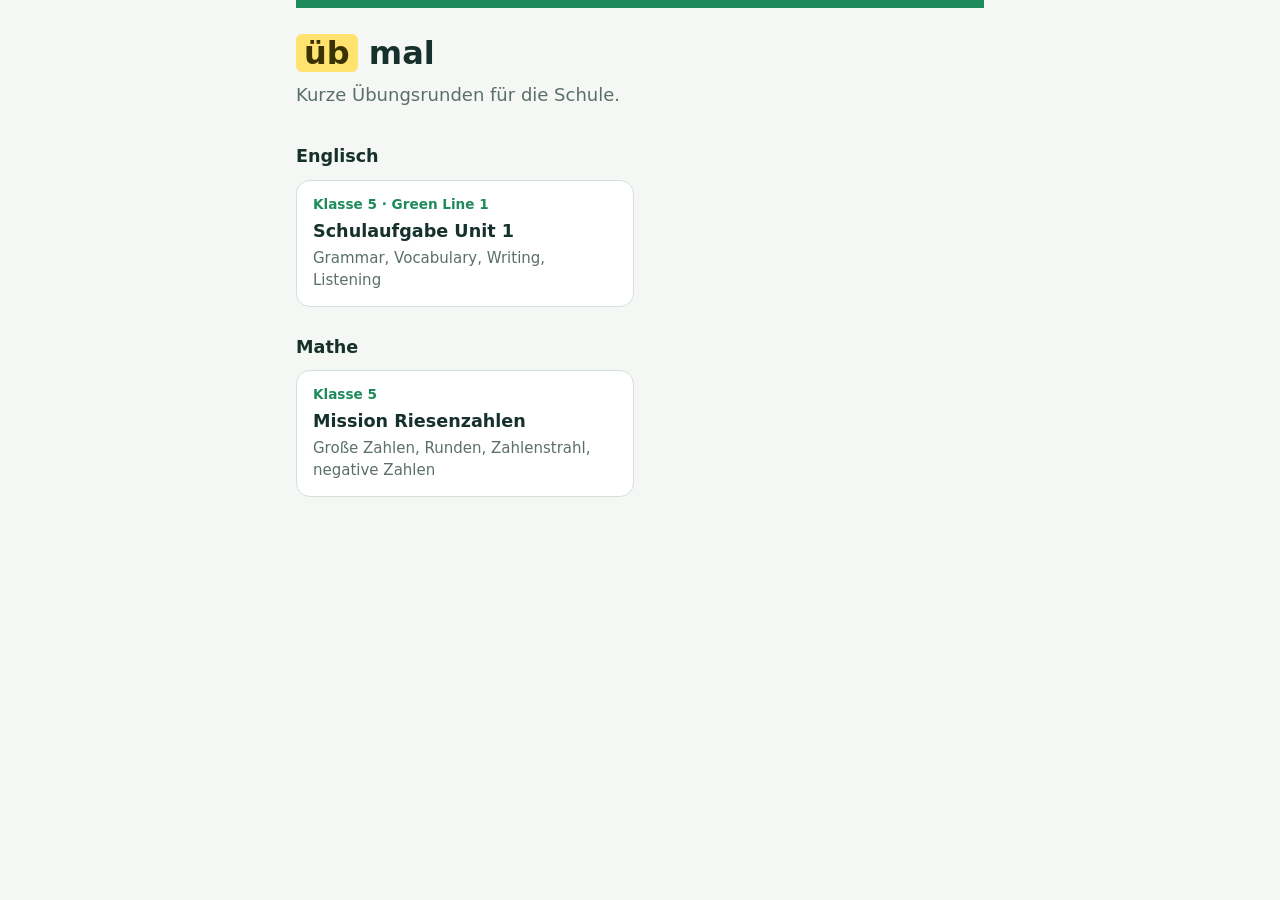
==== index.html @ 2e65aace "Add files via upload" ====
<!DOCTYPE html>
<html lang="de">
<head>
<meta charset="utf-8">
<meta name="viewport" content="width=device-width, initial-scale=1">
<meta name="robots" content="noindex,nofollow">
<title>uebmal.de</title>
<style>
:root{--paper:#f4f7f3;--card:#fff;--ink:#16302b;--muted:#5b6f6a;--line:#d5e0db;--green:#1f8a5b;--marker:#ffe36e}
@media (prefers-color-scheme: dark){:root{--paper:#0f1b18;--card:#182823;--ink:#e8f1ed;--muted:#9db3ac;--line:#2c423b;--green:#3fbf86;--marker:#e9c93d;color-scheme:dark}}
*{box-sizing:border-box}
body{margin:0;background:var(--paper);color:var(--ink);font-family:system-ui,-apple-system,"Segoe UI",sans-serif;font-size:18px;line-height:1.45}
.wrap{max-width:720px;margin:0 auto;padding:0 16px 48px}
header{border-top:8px solid var(--green);padding:22px 0 8px}
h1{font-size:2rem;margin:0}
h1 span{background:var(--marker);color:#3a3200;padding:0 8px;border-radius:6px}
p.sub{color:var(--muted);margin:6px 0 0}
h2{font-size:1.1rem;margin:28px 0 10px}
.grid{display:grid;grid-template-columns:repeat(auto-fill,minmax(240px,1fr));gap:12px}
a.tile{display:flex;flex-direction:column;gap:4px;background:var(--card);border:1.5px solid var(--line);border-radius:14px;padding:14px 16px;color:inherit;text-decoration:none;min-height:96px}
a.tile:hover,a.tile:focus-visible{border-color:var(--green);outline:none}
a.tile b{font-size:1.1rem}
a.tile small{color:var(--muted)}
a.tile .f{color:var(--green);font-weight:700;font-size:.85rem}
</style>
</head>
<body>
<div class="wrap">
  <header>
    <h1><span>üb</span> mal</h1>
    <p class="sub">Kurze Übungsrunden für die Schule.</p>
  </header>
  <h2>Englisch</h2>
  <div class="grid">
    <a class="tile" href="englisch/"><span class="f">Klasse 5 · Green Line 1</span><b>Schulaufgabe Unit 1</b><small>Grammar, Vocabulary, Writing, Listening</small></a>
  </div>
  <h2>Mathe</h2>
  <div class="grid">
    <a class="tile" href="mathe/"><span class="f">Klasse 5</span><b>Mission Riesenzahlen</b><small>Große Zahlen, Runden, Zahlenstrahl, negative Zahlen</small></a>
  </div>
</div>
</body>
</html>
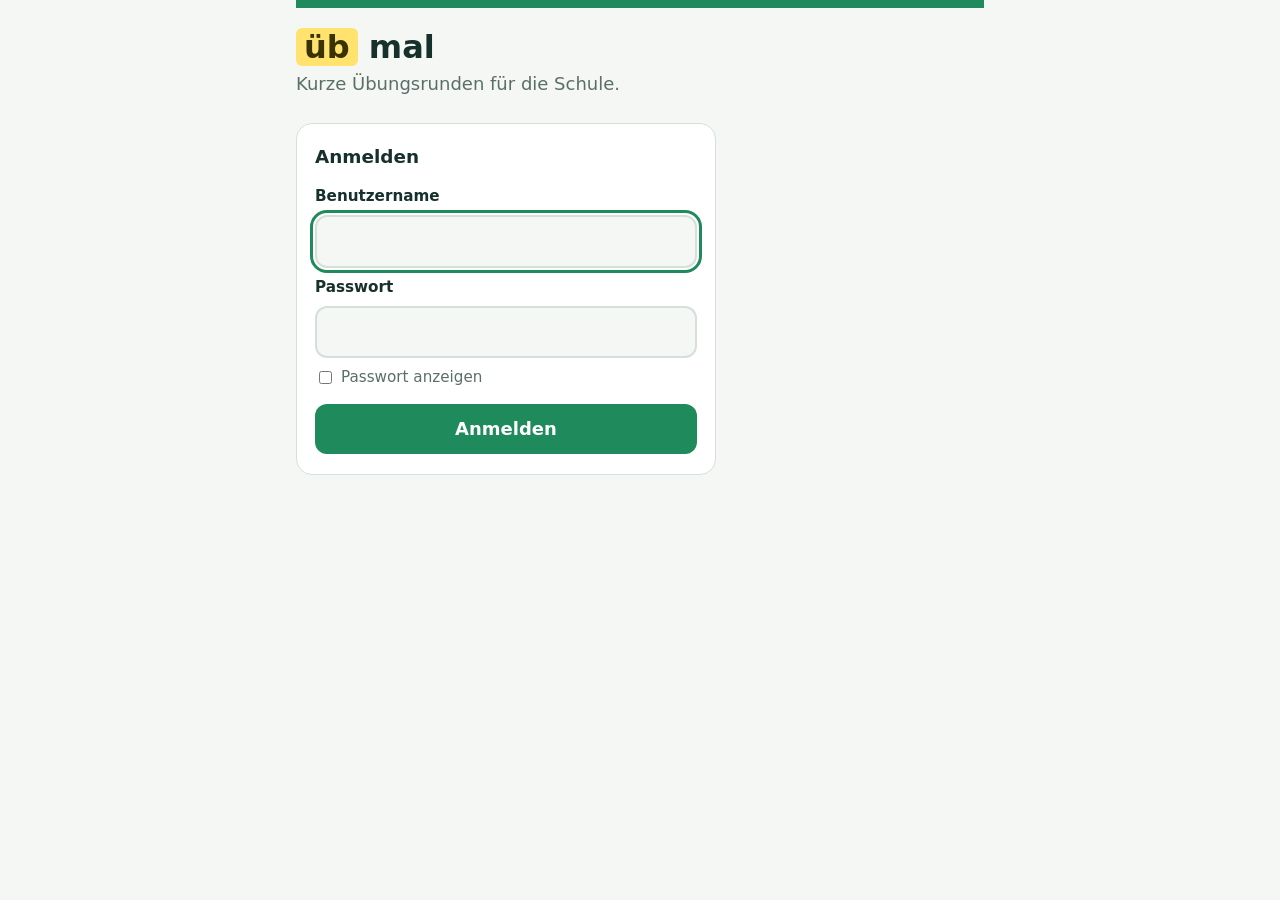
==== commit 5d44b4eb: "Add files via upload" ====
--- a/index.html
+++ b/index.html
@@ -5,39 +5,113 @@
 <meta name="viewport" content="width=device-width, initial-scale=1">
 <meta name="robots" content="noindex,nofollow">
 <title>uebmal.de</title>
-<style>
-:root{--paper:#f4f7f3;--card:#fff;--ink:#16302b;--muted:#5b6f6a;--line:#d5e0db;--green:#1f8a5b;--marker:#ffe36e}
-@media (prefers-color-scheme: dark){:root{--paper:#0f1b18;--card:#182823;--ink:#e8f1ed;--muted:#9db3ac;--line:#2c423b;--green:#3fbf86;--marker:#e9c93d;color-scheme:dark}}
-*{box-sizing:border-box}
-body{margin:0;background:var(--paper);color:var(--ink);font-family:system-ui,-apple-system,"Segoe UI",sans-serif;font-size:18px;line-height:1.45}
-.wrap{max-width:720px;margin:0 auto;padding:0 16px 48px}
-header{border-top:8px solid var(--green);padding:22px 0 8px}
-h1{font-size:2rem;margin:0}
-h1 span{background:var(--marker);color:#3a3200;padding:0 8px;border-radius:6px}
-p.sub{color:var(--muted);margin:6px 0 0}
-h2{font-size:1.1rem;margin:28px 0 10px}
-.grid{display:grid;grid-template-columns:repeat(auto-fill,minmax(240px,1fr));gap:12px}
-a.tile{display:flex;flex-direction:column;gap:4px;background:var(--card);border:1.5px solid var(--line);border-radius:14px;padding:14px 16px;color:inherit;text-decoration:none;min-height:96px}
-a.tile:hover,a.tile:focus-visible{border-color:var(--green);outline:none}
-a.tile b{font-size:1.1rem}
-a.tile small{color:var(--muted)}
-a.tile .f{color:var(--green);font-weight:700;font-size:.85rem}
-</style>
+<link rel="stylesheet" href="stil.css">
+<script src="lib/supabase.js"></script>
+<script src="config.js"></script>
+<script src="konto.js"></script>
 </head>
 <body>
 <div class="wrap">
-  <header>
-    <h1><span>üb</span> mal</h1>
-    <p class="sub">Kurze Übungsrunden für die Schule.</p>
+  <header class="kopf">
+    <div>
+      <h1><span>üb</span> mal</h1>
+      <p class="sub" id="gruss">Kurze Übungsrunden für die Schule.</p>
+    </div>
+    <button class="knopf leise" id="abmelden" type="button" hidden>Abmelden</button>
   </header>
-  <h2>Englisch</h2>
-  <div class="grid">
-    <a class="tile" href="englisch/"><span class="f">Klasse 5 · Green Line 1</span><b>Schulaufgabe Unit 1</b><small>Grammar, Vocabulary, Writing, Listening</small></a>
-  </div>
-  <h2>Mathe</h2>
-  <div class="grid">
-    <a class="tile" href="mathe/"><span class="f">Klasse 5</span><b>Mission Riesenzahlen</b><small>Große Zahlen, Runden, Zahlenstrahl, negative Zahlen</small></a>
-  </div>
+
+  <main id="inhalt"><p class="sub">Lädt …</p></main>
 </div>
+
+<script>
+(function () {
+  "use strict";
+  var U = window.Uebmal, inhalt = document.getElementById("inhalt");
+  function el(tag, cls, text) { var e = document.createElement(tag); if (cls) e.className = cls; if (text != null) e.textContent = text; return e; }
+  function kachel(s) {
+    var a = el("a", "kachel"); a.href = s.pfad;
+    a.appendChild(el("span", "f", s.stufe)); a.appendChild(el("b", null, s.titel)); a.appendChild(el("small", null, s.text));
+    return a;
+  }
+  function zeigeKacheln(seiten, eltern) {
+    inhalt.textContent = "";
+    if (eltern) {
+      var g0 = el("div", "raster");
+      var a = el("a", "kachel breit"); a.href = "eltern/";
+      a.appendChild(el("span", "f", "Nur für Eltern")); a.appendChild(el("b", null, "Eltern-Ansicht"));
+      a.appendChild(el("small", null, "Was wurde geübt, wie gut lief es, was ist freigegeben"));
+      g0.appendChild(a); inhalt.appendChild(g0);
+    }
+    if (!seiten.length) {
+      inhalt.appendChild(el("p", "hinweis", "Für dich ist noch nichts freigeschaltet. Sag Papa Bescheid."));
+      return;
+    }
+    var faecher = [];
+    seiten.forEach(function (s) { if (faecher.indexOf(s.fach) < 0) faecher.push(s.fach); });
+    faecher.forEach(function (f) {
+      inhalt.appendChild(el("h2", null, f));
+      var g = el("div", "raster");
+      seiten.filter(function (s) { return s.fach === f; }).forEach(function (s) { g.appendChild(kachel(s)); });
+      inhalt.appendChild(g);
+    });
+  }
+  function zeigeAnmeldung(meldung) {
+    inhalt.textContent = "";
+    var f = el("form", "anmeldung"); f.setAttribute("autocomplete", "on");
+    f.appendChild(el("h2", null, "Anmelden"));
+    var l1 = el("label", null, "Benutzername"); l1.setAttribute("for", "name");
+    var i1 = el("input"); i1.id = "name"; i1.name = "username"; i1.type = "text"; i1.required = true;
+    i1.setAttribute("autocomplete", "username"); i1.setAttribute("autocapitalize", "off"); i1.setAttribute("autocorrect", "off"); i1.setAttribute("spellcheck", "false");
+    var l2 = el("label", null, "Passwort"); l2.setAttribute("for", "pw");
+    var i2 = el("input"); i2.id = "pw"; i2.name = "password"; i2.type = "password"; i2.required = true; i2.setAttribute("autocomplete", "current-password");
+    var zeig = el("label", "haken"); var cb = el("input"); cb.type = "checkbox"; cb.id = "pwzeigen";
+    cb.addEventListener("change", function () { i2.type = cb.checked ? "text" : "password"; });
+    zeig.appendChild(cb); zeig.appendChild(document.createTextNode(" Passwort anzeigen"));
+    var fehler = el("p", "fehler"); fehler.setAttribute("role", "alert"); fehler.hidden = !meldung; fehler.textContent = meldung || "";
+    var b = el("button", "knopf", "Anmelden"); b.type = "submit";
+    [l1, i1, l2, i2, zeig, fehler, b].forEach(function (x) { f.appendChild(x); });
+    f.addEventListener("submit", async function (ev) {
+      ev.preventDefault();
+      b.disabled = true; b.textContent = "Moment …"; fehler.hidden = true;
+      try {
+        await U.anmelden(i1.value, i2.value);
+        start();
+      } catch (e) {
+        var m = String((e && e.message) || "");
+        fehler.textContent = /invalid|credentials/i.test(m) ? "Benutzername oder Passwort stimmt nicht."
+          : "Die Anmeldung hat nicht geklappt. Prüfe die Internetverbindung und versuch es noch einmal.";
+        fehler.hidden = false; b.disabled = false; b.textContent = "Anmelden";
+      }
+    });
+    inhalt.appendChild(f);
+    i1.focus();
+  }
+  async function start() {
+    if (!U || !U.aktiv) { zeigeKacheln(U ? U.SEITEN : [], false); return; }
+    var sitz = await U.sitzung();
+    if (!sitz) { zeigeAnmeldung(); return; }
+    U.user = sitz.user;
+    var knopf = document.getElementById("abmelden");
+    knopf.hidden = false; knopf.onclick = function () { U.abmelden(); };
+    try {
+      var p = await U.ladeProfil(sitz.user.id);
+      if (!p) { inhalt.textContent = ""; inhalt.appendChild(el("p", "hinweis", "Zu diesem Konto fehlt das Profil. Sag Papa Bescheid.")); return; }
+      U.profil = p;
+      document.getElementById("gruss").textContent = "Hallo " + p.anzeigename + "!";
+      var eltern = p.rolle === "eltern";
+      var frei = eltern ? U.SEITEN.map(function (s) { return s.id; }) : await U.ladeFreigaben(sitz.user.id);
+      var seiten = U.SEITEN.filter(function (s) { return frei.indexOf(s.id) >= 0; });
+      var weiter = new URLSearchParams(location.search).get("weiter");
+      if (weiter && seiten.some(function (s) { return s.pfad === weiter; })) { location.replace(weiter); return; }
+      zeigeKacheln(seiten, eltern);
+      U.nachreichen();
+    } catch (e) {
+      inhalt.textContent = "";
+      inhalt.appendChild(el("p", "hinweis", "Keine Verbindung. Prüfe das Internet und lade die Seite neu."));
+    }
+  }
+  start();
+})();
+</script>
 </body>
 </html>
--- a/stil.css
+++ b/stil.css
@@ -0,0 +1,84 @@
+/* uebmal.de – gemeinsames Aussehen für Startseite und Eltern-Ansicht */
+:root{
+  --paper:#f4f7f3; --card:#ffffff; --ink:#16302b; --muted:#5b6f6a; --line:#d5e0db;
+  --green:#1f8a5b; --green-ink:#ffffff; --marker:#ffe36e; --marker-ink:#3a3200;
+  --ok:#17794b; --ok-bg:#dff3e7; --mid:#8a6100; --mid-bg:#fff1c9; --bad:#b3372e; --bad-bg:#fbe4e1; --soft:#e8f0ec;
+}
+@media (prefers-color-scheme: dark){
+  :root{
+    --paper:#0f1b18; --card:#182823; --ink:#e8f1ed; --muted:#9db3ac; --line:#2c423b;
+    --green:#3fbf86; --green-ink:#062216; --marker:#e9c93d; --marker-ink:#1f1a00;
+    --ok:#6fdca6; --ok-bg:#173b2b; --mid:#f0c75a; --mid-bg:#3d3212; --bad:#ff9a8f; --bad-bg:#472320; --soft:#20342e;
+    color-scheme:dark;
+  }
+}
+*{box-sizing:border-box}
+html,body{margin:0}
+body{background:var(--paper);color:var(--ink);font-family:system-ui,-apple-system,"Segoe UI",Roboto,sans-serif;font-size:18px;line-height:1.45}
+.wrap{max-width:720px;margin:0 auto;padding:0 16px 56px}
+.wrap.weit{max-width:980px}
+.kopf{border-top:8px solid var(--green);padding:22px 0 8px;display:flex;justify-content:space-between;align-items:flex-start;gap:12px;flex-wrap:wrap}
+h1{font-size:2rem;line-height:1.1;margin:0}
+h1 span{background:var(--marker);color:var(--marker-ink);padding:0 8px;border-radius:6px}
+h1 a{color:inherit;text-decoration:none}
+h2{font-size:1.15rem;margin:28px 0 10px}
+.sub{color:var(--muted);margin:6px 0 0}
+.hinweis{background:var(--soft);border-left:5px solid var(--green);border-radius:8px;padding:12px 14px;margin:18px 0}
+.raster{display:grid;grid-template-columns:repeat(auto-fill,minmax(240px,1fr));gap:12px;margin-top:14px}
+a.kachel{display:flex;flex-direction:column;gap:4px;background:var(--card);border:1.5px solid var(--line);border-radius:14px;padding:14px 16px;color:inherit;text-decoration:none;min-height:96px}
+a.kachel:hover,a.kachel:focus-visible{border-color:var(--green);outline:none}
+a.kachel b{font-size:1.1rem}
+a.kachel small{color:var(--muted)}
+a.kachel .f{color:var(--green);font-weight:700;font-size:.85rem}
+a.kachel.breit{grid-column:1/-1;background:var(--green);color:var(--green-ink);border-color:var(--green);min-height:0}
+a.kachel.breit .f,a.kachel.breit small{color:var(--green-ink)}
+.knopf{font:inherit;font-weight:700;background:var(--green);color:var(--green-ink);border:0;border-radius:12px;padding:12px 20px;cursor:pointer}
+.knopf.leise{background:none;color:var(--ink);border:1.5px solid var(--line);font-weight:400;padding:8px 14px}
+.knopf:disabled{opacity:.6;cursor:default}
+button:focus-visible,input:focus-visible,select:focus-visible{outline:3px solid var(--green);outline-offset:2px}
+.anmeldung{background:var(--card);border:1.5px solid var(--line);border-radius:16px;padding:20px 18px;margin-top:18px;max-width:420px;display:flex;flex-direction:column;gap:8px}
+.anmeldung h2{margin:0 0 6px}
+.anmeldung label{font-weight:700;font-size:.95rem}
+.anmeldung input[type=text],.anmeldung input[type=password]{font:inherit;font-size:1.15rem;color:var(--ink);background:var(--paper);border:2px solid var(--line);border-radius:12px;padding:11px 13px;width:100%}
+.anmeldung .haken{font-weight:400;color:var(--muted);display:flex;align-items:center;gap:6px}
+.anmeldung .knopf{margin-top:8px}
+.fehler{background:var(--bad-bg);color:var(--bad);border-radius:10px;padding:10px 12px;margin:4px 0}
+[hidden]{display:none!important}
+
+/* Eltern-Ansicht */
+.leiste{display:flex;gap:10px;flex-wrap:wrap;align-items:center;margin:14px 0 4px}
+.leiste select{font:inherit;color:var(--ink);background:var(--card);border:1.5px solid var(--line);border-radius:10px;padding:8px 10px}
+.kind{font:inherit;color:var(--ink);background:var(--card);border:1.5px solid var(--line);border-radius:999px;padding:7px 16px;cursor:pointer}
+.kind[aria-pressed=true]{background:var(--green);color:var(--green-ink);border-color:var(--green);font-weight:700}
+.zahlen{display:grid;grid-template-columns:repeat(auto-fit,minmax(150px,1fr));gap:10px;margin-top:12px}
+.zahl{background:var(--card);border:1.5px solid var(--line);border-radius:14px;padding:12px 14px}
+.zahl b{display:block;font-size:1.6rem;line-height:1.15;font-variant-numeric:tabular-nums}
+.zahl span{color:var(--muted);font-size:.85rem}
+.karte{background:var(--card);border:1.5px solid var(--line);border-radius:14px;padding:14px 16px;margin-top:10px}
+.tage{display:grid;grid-template-columns:repeat(14,1fr);gap:4px;align-items:end;height:130px}
+.tag{display:flex;flex-direction:column;justify-content:flex-end;align-items:center;gap:3px;height:100%;min-width:0}
+.tag i{display:block;width:100%;max-width:34px;background:var(--green);border-radius:5px 5px 0 0;min-height:2px}
+.tag i.null{background:var(--line)}
+.tag small{font-size:.7rem;color:var(--muted);white-space:nowrap}
+.tag em{font-style:normal;font-size:.72rem;font-variant-numeric:tabular-nums;color:var(--ink)}
+.rollen{overflow-x:auto}
+table{border-collapse:collapse;width:100%;font-size:.95rem}
+th,td{text-align:left;padding:7px 10px;border-bottom:1px solid var(--line);vertical-align:top}
+th{font-size:.8rem;color:var(--muted);font-weight:700;white-space:nowrap}
+td.n,th.n{text-align:right;font-variant-numeric:tabular-nums;white-space:nowrap}
+.pille{display:inline-block;border-radius:999px;padding:1px 9px;font-weight:700;font-size:.85rem;font-variant-numeric:tabular-nums}
+.pille.gut{background:var(--ok-bg);color:var(--ok)}
+.pille.mittel{background:var(--mid-bg);color:var(--mid)}
+.pille.schwach{background:var(--bad-bg);color:var(--bad)}
+.pille.grau{background:var(--soft);color:var(--muted)}
+.falsch{color:var(--bad)}
+.richtig{color:var(--ok);font-weight:700}
+.text-eintrag{border-top:1px solid var(--line);padding:10px 0}
+.text-eintrag:first-child{border-top:0}
+.text-eintrag .frage{color:var(--muted);font-size:.9rem}
+.text-eintrag .antwort{white-space:pre-wrap;margin:4px 0}
+.schalter{display:flex;align-items:center;gap:10px;padding:8px 0;border-top:1px solid var(--line)}
+.schalter:first-child{border-top:0}
+.schalter input{width:22px;height:22px;accent-color:var(--green)}
+.schalter small{color:var(--muted);display:block}
+.klein{font-size:.85rem;color:var(--muted)}
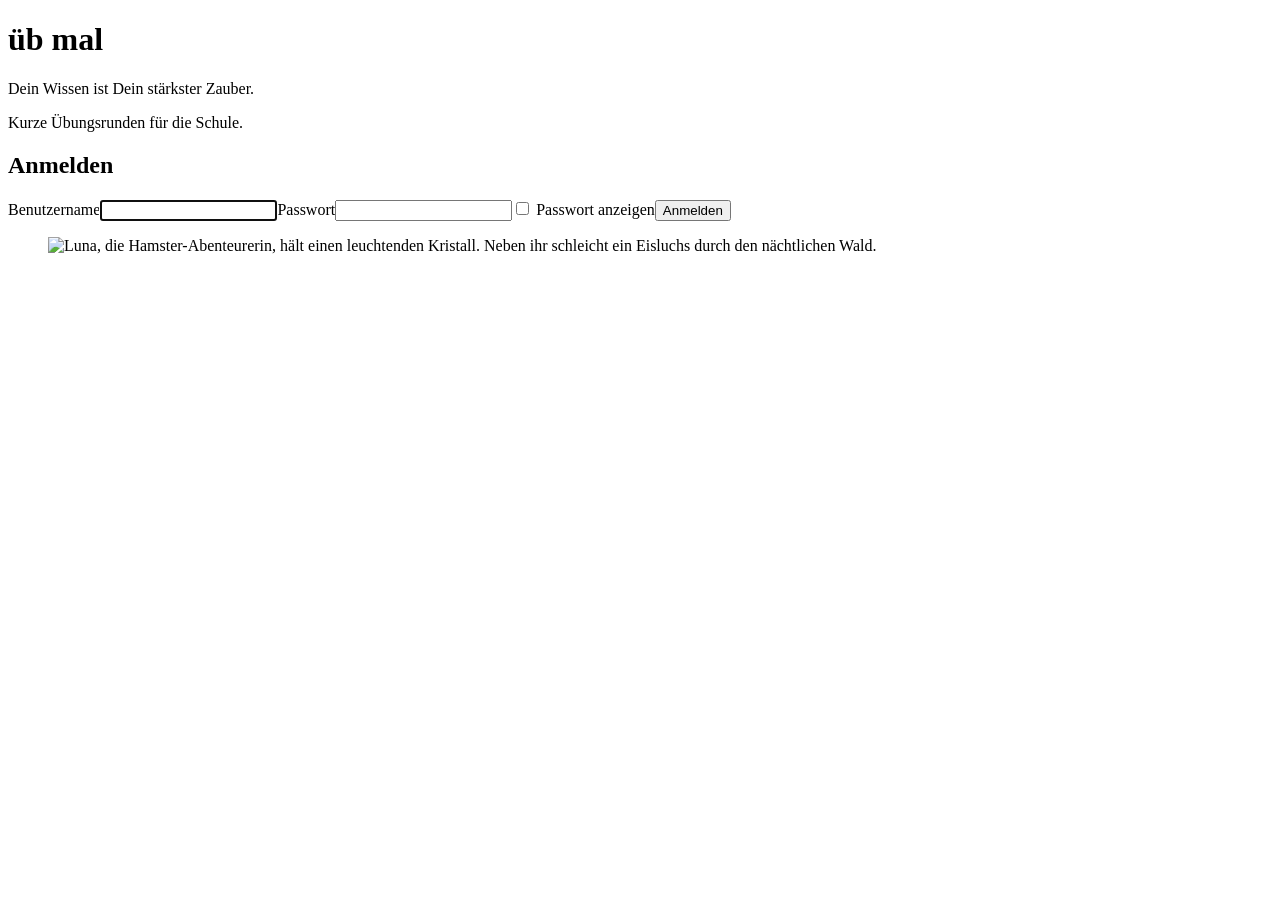
==== commit 22cd3437: "Add files via upload" ====
--- a/index.html
+++ b/index.html
@@ -4,23 +4,37 @@
 <meta charset="utf-8">
 <meta name="viewport" content="width=device-width, initial-scale=1">
 <meta name="robots" content="noindex,nofollow">
-<title>uebmal.de</title>
-<link rel="stylesheet" href="stil.css">
+<meta name="theme-color" content="#0a1220">
+<title>üb mal – Dein Wissen ist Dein stärkster Zauber</title>
+<link rel="icon" href="data:image/svg+xml,%3Csvg xmlns='http://www.w3.org/2000/svg' viewBox='0 0 32 32'%3E%3Crect width='32' height='32' rx='7' fill='%230a1220'/%3E%3Cpath d='M16 3l8 7.5v11L16 29l-8-7.5v-11z' fill='%23f3c55e'/%3E%3Cpath d='M16 3l8 7.5-8 5.5-8-5.5z' fill='%23ffe9a8'/%3E%3C/svg%3E">
+<link rel="preload" href="schrift/cinzel-900.woff2" as="font" type="font/woff2" crossorigin>
+<link rel="stylesheet" href="start.css">
 <script src="lib/supabase.js"></script>
 <script src="config.js"></script>
 <script src="konto.js"></script>
+<script>try{if(localStorage.getItem("uebmal-aussehen")==="klassisch")location.replace("klassisch.html"+location.search);}catch(e){}</script>
 </head>
 <body>
-<div class="wrap">
-  <header class="kopf">
-    <div>
-      <h1><span>üb</span> mal</h1>
-      <p class="sub" id="gruss">Kurze Übungsrunden für die Schule.</p>
+<div class="buehne">
+  <div class="tafel">
+    <header class="kopf">
+      <h1 class="logo"><span>üb</span> mal</h1>
+      <button class="knopf leise" id="abmelden" type="button" hidden>Abmelden</button>
+    </header>
+    <div class="mitte">
+      <p class="slogan">Dein Wissen ist <span>Dein stärkster Zauber.</span></p>
+      <p class="gruss" id="gruss">Kurze Übungsrunden für die Schule.</p>
+      <main id="inhalt"><p class="lade">Lädt …</p></main>
     </div>
-    <button class="knopf leise" id="abmelden" type="button" hidden>Abmelden</button>
-  </header>
-
-  <main id="inhalt"><p class="sub">Lädt …</p></main>
+  </div>
+  <figure class="bild">
+    <img src="bilder/luna-eisluchs-1254.webp"
+         srcset="bilder/luna-eisluchs-800.webp 800w, bilder/luna-eisluchs-1254.webp 1254w"
+         sizes="(min-width: 900px) 58vw, 100vw" width="1254" height="1254" fetchpriority="high" decoding="async"
+         alt="Luna, die Hamster-Abenteurerin, hält einen leuchtenden Kristall. Neben ihr schleicht ein Eisluchs durch den nächtlichen Wald.">
+    <span class="funke f1"></span><span class="funke f2"></span><span class="funke f3"></span>
+    <span class="funke f4"></span><span class="funke f5"></span><span class="funke f6"></span>
+  </figure>
 </div>
 
 <script>
@@ -28,18 +42,30 @@
   "use strict";
   var U = window.Uebmal, inhalt = document.getElementById("inhalt");
   function el(tag, cls, text) { var e = document.createElement(tag); if (cls) e.className = cls; if (text != null) e.textContent = text; return e; }
+  function deko(cls) { var e = el("span", cls); e.setAttribute("aria-hidden", "true"); return e; }
+  function fachKlasse(f) {
+    return "fach-" + String(f || "").toLowerCase().replace(/ä/g, "ae").replace(/ö/g, "oe").replace(/ü/g, "ue").replace(/ß/g, "ss").replace(/[^a-z0-9]+/g, "-");
+  }
   function kachel(s) {
-    var a = el("a", "kachel"); a.href = s.pfad;
-    a.appendChild(el("span", "f", s.stufe)); a.appendChild(el("b", null, s.titel)); a.appendChild(el("small", null, s.text));
+    var a = el("a", "kachel " + fachKlasse(s.fach)); a.href = s.pfad;
+    a.appendChild(deko("stein"));
+    var t = el("span", "text");
+    t.appendChild(el("span", "f", s.stufe)); t.appendChild(el("b", null, s.titel)); t.appendChild(el("small", null, s.text));
+    a.appendChild(t);
+    a.appendChild(deko("pfeil"));
     return a;
   }
   function zeigeKacheln(seiten, eltern) {
+    document.body.classList.add("drin");
     inhalt.textContent = "";
     if (eltern) {
       var g0 = el("div", "raster");
       var a = el("a", "kachel breit"); a.href = "eltern/";
-      a.appendChild(el("span", "f", "Nur für Eltern")); a.appendChild(el("b", null, "Eltern-Ansicht"));
-      a.appendChild(el("small", null, "Was wurde geübt, wie gut lief es, was ist freigegeben"));
+      var t0 = el("span", "text");
+      t0.appendChild(el("span", "f", "Nur für Eltern")); t0.appendChild(el("b", null, "Eltern-Ansicht"));
+      t0.appendChild(el("small", null, "Was wurde geübt, wie gut lief es, was ist freigegeben"));
+      a.appendChild(t0);
+      a.appendChild(deko("pfeil"));
       g0.appendChild(a); inhalt.appendChild(g0);
     }
     if (!seiten.length) {
@@ -49,13 +75,14 @@
     var faecher = [];
     seiten.forEach(function (s) { if (faecher.indexOf(s.fach) < 0) faecher.push(s.fach); });
     faecher.forEach(function (f) {
-      inhalt.appendChild(el("h2", null, f));
+      inhalt.appendChild(el("h2", "fach", f));
       var g = el("div", "raster");
       seiten.filter(function (s) { return s.fach === f; }).forEach(function (s) { g.appendChild(kachel(s)); });
       inhalt.appendChild(g);
     });
   }
   function zeigeAnmeldung(meldung) {
+    document.body.classList.remove("drin");
     inhalt.textContent = "";
     var f = el("form", "anmeldung"); f.setAttribute("autocomplete", "on");
     f.appendChild(el("h2", null, "Anmelden"));
@@ -97,6 +124,10 @@
       var p = await U.ladeProfil(sitz.user.id);
       if (!p) { inhalt.textContent = ""; inhalt.appendChild(el("p", "hinweis", "Zu diesem Konto fehlt das Profil. Sag Papa Bescheid.")); return; }
       U.profil = p;
+      if (U.klassisch && U.klassisch(p)) {   /* dieses Konto bekommt die bisherige Oberfläche */
+        try { localStorage.setItem("uebmal-aussehen", "klassisch"); } catch (e) {}
+        location.replace("klassisch.html" + location.search); return;
+      }
       document.getElementById("gruss").textContent = "Hallo " + p.anzeigename + "!";
       var eltern = p.rolle === "eltern";
       var frei = eltern ? U.SEITEN.map(function (s) { return s.id; }) : await U.ladeFreigaben(sitz.user.id);
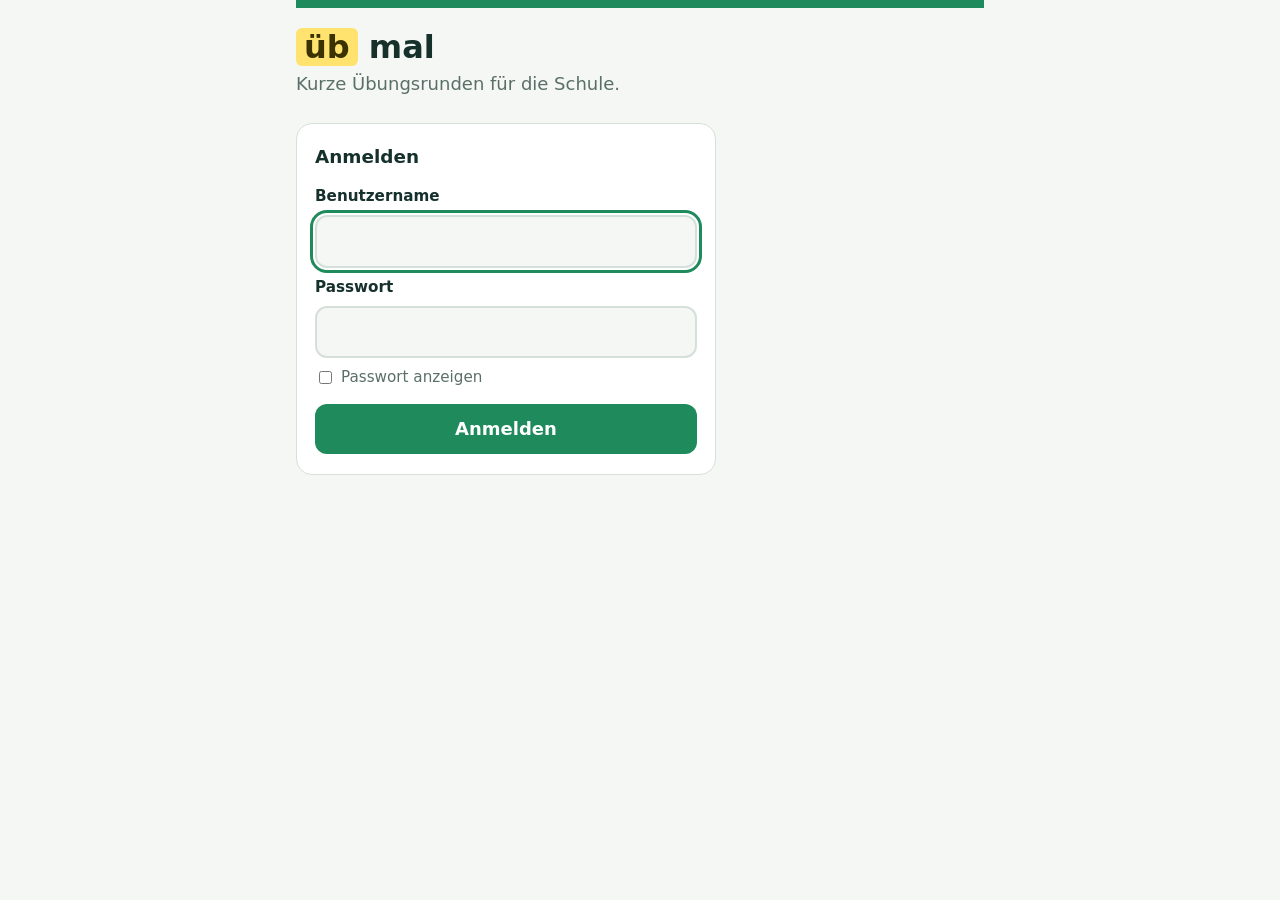
==== commit 4de4bc3a: "Add files via upload" ====
--- a/index.html
+++ b/index.html
@@ -4,37 +4,23 @@
 <meta charset="utf-8">
 <meta name="viewport" content="width=device-width, initial-scale=1">
 <meta name="robots" content="noindex,nofollow">
-<meta name="theme-color" content="#0a1220">
-<title>üb mal – Dein Wissen ist Dein stärkster Zauber</title>
-<link rel="icon" href="data:image/svg+xml,%3Csvg xmlns='http://www.w3.org/2000/svg' viewBox='0 0 32 32'%3E%3Crect width='32' height='32' rx='7' fill='%230a1220'/%3E%3Cpath d='M16 3l8 7.5v11L16 29l-8-7.5v-11z' fill='%23f3c55e'/%3E%3Cpath d='M16 3l8 7.5-8 5.5-8-5.5z' fill='%23ffe9a8'/%3E%3C/svg%3E">
-<link rel="preload" href="schrift/cinzel-900.woff2" as="font" type="font/woff2" crossorigin>
-<link rel="stylesheet" href="start.css">
+<title>uebmal.de</title>
+<link rel="stylesheet" href="stil.css">
 <script src="lib/supabase.js"></script>
 <script src="config.js"></script>
 <script src="konto.js"></script>
-<script>try{if(localStorage.getItem("uebmal-aussehen")==="klassisch")location.replace("klassisch.html"+location.search);}catch(e){}</script>
 </head>
 <body>
-<div class="buehne">
-  <div class="tafel">
-    <header class="kopf">
-      <h1 class="logo"><span>üb</span> mal</h1>
-      <button class="knopf leise" id="abmelden" type="button" hidden>Abmelden</button>
-    </header>
-    <div class="mitte">
-      <p class="slogan">Dein Wissen ist <span>Dein stärkster Zauber.</span></p>
-      <p class="gruss" id="gruss">Kurze Übungsrunden für die Schule.</p>
-      <main id="inhalt"><p class="lade">Lädt …</p></main>
+<div class="wrap">
+  <header class="kopf">
+    <div>
+      <h1><span>üb</span> mal</h1>
+      <p class="sub" id="gruss">Kurze Übungsrunden für die Schule.</p>
     </div>
-  </div>
-  <figure class="bild">
-    <img src="bilder/luna-eisluchs-1254.webp"
-         srcset="bilder/luna-eisluchs-800.webp 800w, bilder/luna-eisluchs-1254.webp 1254w"
-         sizes="(min-width: 900px) 58vw, 100vw" width="1254" height="1254" fetchpriority="high" decoding="async"
-         alt="Luna, die Hamster-Abenteurerin, hält einen leuchtenden Kristall. Neben ihr schleicht ein Eisluchs durch den nächtlichen Wald.">
-    <span class="funke f1"></span><span class="funke f2"></span><span class="funke f3"></span>
-    <span class="funke f4"></span><span class="funke f5"></span><span class="funke f6"></span>
-  </figure>
+    <button class="knopf leise" id="abmelden" type="button" hidden>Abmelden</button>
+  </header>
+
+  <main id="inhalt"><p class="sub">Lädt …</p></main>
 </div>
 
 <script>
@@ -42,30 +28,18 @@
   "use strict";
   var U = window.Uebmal, inhalt = document.getElementById("inhalt");
   function el(tag, cls, text) { var e = document.createElement(tag); if (cls) e.className = cls; if (text != null) e.textContent = text; return e; }
-  function deko(cls) { var e = el("span", cls); e.setAttribute("aria-hidden", "true"); return e; }
-  function fachKlasse(f) {
-    return "fach-" + String(f || "").toLowerCase().replace(/ä/g, "ae").replace(/ö/g, "oe").replace(/ü/g, "ue").replace(/ß/g, "ss").replace(/[^a-z0-9]+/g, "-");
-  }
   function kachel(s) {
-    var a = el("a", "kachel " + fachKlasse(s.fach)); a.href = s.pfad;
-    a.appendChild(deko("stein"));
-    var t = el("span", "text");
-    t.appendChild(el("span", "f", s.stufe)); t.appendChild(el("b", null, s.titel)); t.appendChild(el("small", null, s.text));
-    a.appendChild(t);
-    a.appendChild(deko("pfeil"));
+    var a = el("a", "kachel"); a.href = s.pfad;
+    a.appendChild(el("span", "f", s.stufe)); a.appendChild(el("b", null, s.titel)); a.appendChild(el("small", null, s.text));
     return a;
   }
   function zeigeKacheln(seiten, eltern) {
-    document.body.classList.add("drin");
     inhalt.textContent = "";
     if (eltern) {
       var g0 = el("div", "raster");
       var a = el("a", "kachel breit"); a.href = "eltern/";
-      var t0 = el("span", "text");
-      t0.appendChild(el("span", "f", "Nur für Eltern")); t0.appendChild(el("b", null, "Eltern-Ansicht"));
-      t0.appendChild(el("small", null, "Was wurde geübt, wie gut lief es, was ist freigegeben"));
-      a.appendChild(t0);
-      a.appendChild(deko("pfeil"));
+      a.appendChild(el("span", "f", "Nur für Eltern")); a.appendChild(el("b", null, "Eltern-Ansicht"));
+      a.appendChild(el("small", null, "Was wurde geübt, wie gut lief es, was ist freigegeben"));
       g0.appendChild(a); inhalt.appendChild(g0);
     }
     if (!seiten.length) {
@@ -75,14 +49,13 @@
     var faecher = [];
     seiten.forEach(function (s) { if (faecher.indexOf(s.fach) < 0) faecher.push(s.fach); });
     faecher.forEach(function (f) {
-      inhalt.appendChild(el("h2", "fach", f));
+      inhalt.appendChild(el("h2", null, f));
       var g = el("div", "raster");
       seiten.filter(function (s) { return s.fach === f; }).forEach(function (s) { g.appendChild(kachel(s)); });
       inhalt.appendChild(g);
     });
   }
   function zeigeAnmeldung(meldung) {
-    document.body.classList.remove("drin");
     inhalt.textContent = "";
     var f = el("form", "anmeldung"); f.setAttribute("autocomplete", "on");
     f.appendChild(el("h2", null, "Anmelden"));
@@ -124,10 +97,6 @@
       var p = await U.ladeProfil(sitz.user.id);
       if (!p) { inhalt.textContent = ""; inhalt.appendChild(el("p", "hinweis", "Zu diesem Konto fehlt das Profil. Sag Papa Bescheid.")); return; }
       U.profil = p;
-      if (U.klassisch && U.klassisch(p)) {   /* dieses Konto bekommt die bisherige Oberfläche */
-        try { localStorage.setItem("uebmal-aussehen", "klassisch"); } catch (e) {}
-        location.replace("klassisch.html" + location.search); return;
-      }
       document.getElementById("gruss").textContent = "Hallo " + p.anzeigename + "!";
       var eltern = p.rolle === "eltern";
       var frei = eltern ? U.SEITEN.map(function (s) { return s.id; }) : await U.ladeFreigaben(sitz.user.id);
--- a/stil.css
+++ b/stil.css
@@ -0,0 +1,84 @@
+/* uebmal.de – gemeinsames Aussehen für Startseite und Eltern-Ansicht */
+:root{
+  --paper:#f4f7f3; --card:#ffffff; --ink:#16302b; --muted:#5b6f6a; --line:#d5e0db;
+  --green:#1f8a5b; --green-ink:#ffffff; --marker:#ffe36e; --marker-ink:#3a3200;
+  --ok:#17794b; --ok-bg:#dff3e7; --mid:#8a6100; --mid-bg:#fff1c9; --bad:#b3372e; --bad-bg:#fbe4e1; --soft:#e8f0ec;
+}
+@media (prefers-color-scheme: dark){
+  :root{
+    --paper:#0f1b18; --card:#182823; --ink:#e8f1ed; --muted:#9db3ac; --line:#2c423b;
+    --green:#3fbf86; --green-ink:#062216; --marker:#e9c93d; --marker-ink:#1f1a00;
+    --ok:#6fdca6; --ok-bg:#173b2b; --mid:#f0c75a; --mid-bg:#3d3212; --bad:#ff9a8f; --bad-bg:#472320; --soft:#20342e;
+    color-scheme:dark;
+  }
+}
+*{box-sizing:border-box}
+html,body{margin:0}
+body{background:var(--paper);color:var(--ink);font-family:system-ui,-apple-system,"Segoe UI",Roboto,sans-serif;font-size:18px;line-height:1.45}
+.wrap{max-width:720px;margin:0 auto;padding:0 16px 56px}
+.wrap.weit{max-width:980px}
+.kopf{border-top:8px solid var(--green);padding:22px 0 8px;display:flex;justify-content:space-between;align-items:flex-start;gap:12px;flex-wrap:wrap}
+h1{font-size:2rem;line-height:1.1;margin:0}
+h1 span{background:var(--marker);color:var(--marker-ink);padding:0 8px;border-radius:6px}
+h1 a{color:inherit;text-decoration:none}
+h2{font-size:1.15rem;margin:28px 0 10px}
+.sub{color:var(--muted);margin:6px 0 0}
+.hinweis{background:var(--soft);border-left:5px solid var(--green);border-radius:8px;padding:12px 14px;margin:18px 0}
+.raster{display:grid;grid-template-columns:repeat(auto-fill,minmax(240px,1fr));gap:12px;margin-top:14px}
+a.kachel{display:flex;flex-direction:column;gap:4px;background:var(--card);border:1.5px solid var(--line);border-radius:14px;padding:14px 16px;color:inherit;text-decoration:none;min-height:96px}
+a.kachel:hover,a.kachel:focus-visible{border-color:var(--green);outline:none}
+a.kachel b{font-size:1.1rem}
+a.kachel small{color:var(--muted)}
+a.kachel .f{color:var(--green);font-weight:700;font-size:.85rem}
+a.kachel.breit{grid-column:1/-1;background:var(--green);color:var(--green-ink);border-color:var(--green);min-height:0}
+a.kachel.breit .f,a.kachel.breit small{color:var(--green-ink)}
+.knopf{font:inherit;font-weight:700;background:var(--green);color:var(--green-ink);border:0;border-radius:12px;padding:12px 20px;cursor:pointer}
+.knopf.leise{background:none;color:var(--ink);border:1.5px solid var(--line);font-weight:400;padding:8px 14px}
+.knopf:disabled{opacity:.6;cursor:default}
+button:focus-visible,input:focus-visible,select:focus-visible{outline:3px solid var(--green);outline-offset:2px}
+.anmeldung{background:var(--card);border:1.5px solid var(--line);border-radius:16px;padding:20px 18px;margin-top:18px;max-width:420px;display:flex;flex-direction:column;gap:8px}
+.anmeldung h2{margin:0 0 6px}
+.anmeldung label{font-weight:700;font-size:.95rem}
+.anmeldung input[type=text],.anmeldung input[type=password]{font:inherit;font-size:1.15rem;color:var(--ink);background:var(--paper);border:2px solid var(--line);border-radius:12px;padding:11px 13px;width:100%}
+.anmeldung .haken{font-weight:400;color:var(--muted);display:flex;align-items:center;gap:6px}
+.anmeldung .knopf{margin-top:8px}
+.fehler{background:var(--bad-bg);color:var(--bad);border-radius:10px;padding:10px 12px;margin:4px 0}
+[hidden]{display:none!important}
+
+/* Eltern-Ansicht */
+.leiste{display:flex;gap:10px;flex-wrap:wrap;align-items:center;margin:14px 0 4px}
+.leiste select{font:inherit;color:var(--ink);background:var(--card);border:1.5px solid var(--line);border-radius:10px;padding:8px 10px}
+.kind{font:inherit;color:var(--ink);background:var(--card);border:1.5px solid var(--line);border-radius:999px;padding:7px 16px;cursor:pointer}
+.kind[aria-pressed=true]{background:var(--green);color:var(--green-ink);border-color:var(--green);font-weight:700}
+.zahlen{display:grid;grid-template-columns:repeat(auto-fit,minmax(150px,1fr));gap:10px;margin-top:12px}
+.zahl{background:var(--card);border:1.5px solid var(--line);border-radius:14px;padding:12px 14px}
+.zahl b{display:block;font-size:1.6rem;line-height:1.15;font-variant-numeric:tabular-nums}
+.zahl span{color:var(--muted);font-size:.85rem}
+.karte{background:var(--card);border:1.5px solid var(--line);border-radius:14px;padding:14px 16px;margin-top:10px}
+.tage{display:grid;grid-template-columns:repeat(14,1fr);gap:4px;align-items:end;height:130px}
+.tag{display:flex;flex-direction:column;justify-content:flex-end;align-items:center;gap:3px;height:100%;min-width:0}
+.tag i{display:block;width:100%;max-width:34px;background:var(--green);border-radius:5px 5px 0 0;min-height:2px}
+.tag i.null{background:var(--line)}
+.tag small{font-size:.7rem;color:var(--muted);white-space:nowrap}
+.tag em{font-style:normal;font-size:.72rem;font-variant-numeric:tabular-nums;color:var(--ink)}
+.rollen{overflow-x:auto}
+table{border-collapse:collapse;width:100%;font-size:.95rem}
+th,td{text-align:left;padding:7px 10px;border-bottom:1px solid var(--line);vertical-align:top}
+th{font-size:.8rem;color:var(--muted);font-weight:700;white-space:nowrap}
+td.n,th.n{text-align:right;font-variant-numeric:tabular-nums;white-space:nowrap}
+.pille{display:inline-block;border-radius:999px;padding:1px 9px;font-weight:700;font-size:.85rem;font-variant-numeric:tabular-nums}
+.pille.gut{background:var(--ok-bg);color:var(--ok)}
+.pille.mittel{background:var(--mid-bg);color:var(--mid)}
+.pille.schwach{background:var(--bad-bg);color:var(--bad)}
+.pille.grau{background:var(--soft);color:var(--muted)}
+.falsch{color:var(--bad)}
+.richtig{color:var(--ok);font-weight:700}
+.text-eintrag{border-top:1px solid var(--line);padding:10px 0}
+.text-eintrag:first-child{border-top:0}
+.text-eintrag .frage{color:var(--muted);font-size:.9rem}
+.text-eintrag .antwort{white-space:pre-wrap;margin:4px 0}
+.schalter{display:flex;align-items:center;gap:10px;padding:8px 0;border-top:1px solid var(--line)}
+.schalter:first-child{border-top:0}
+.schalter input{width:22px;height:22px;accent-color:var(--green)}
+.schalter small{color:var(--muted);display:block}
+.klein{font-size:.85rem;color:var(--muted)}
